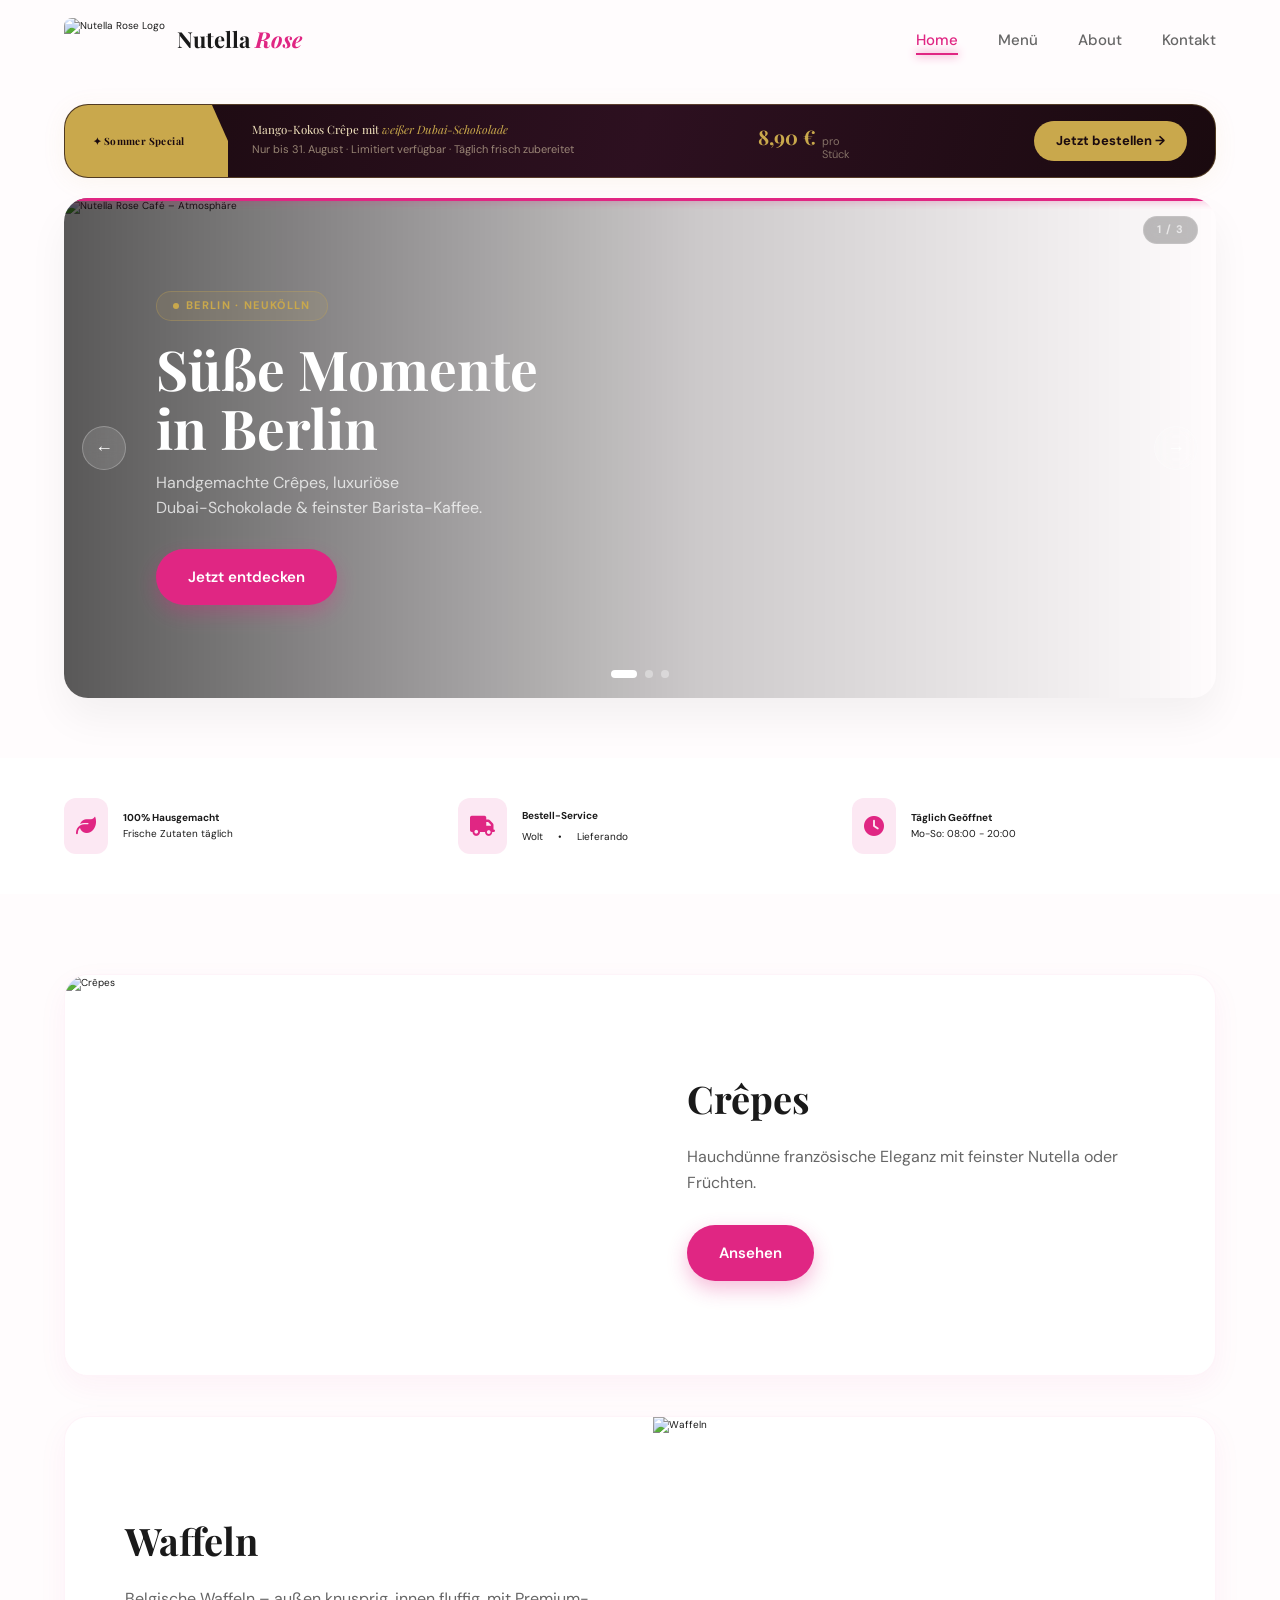
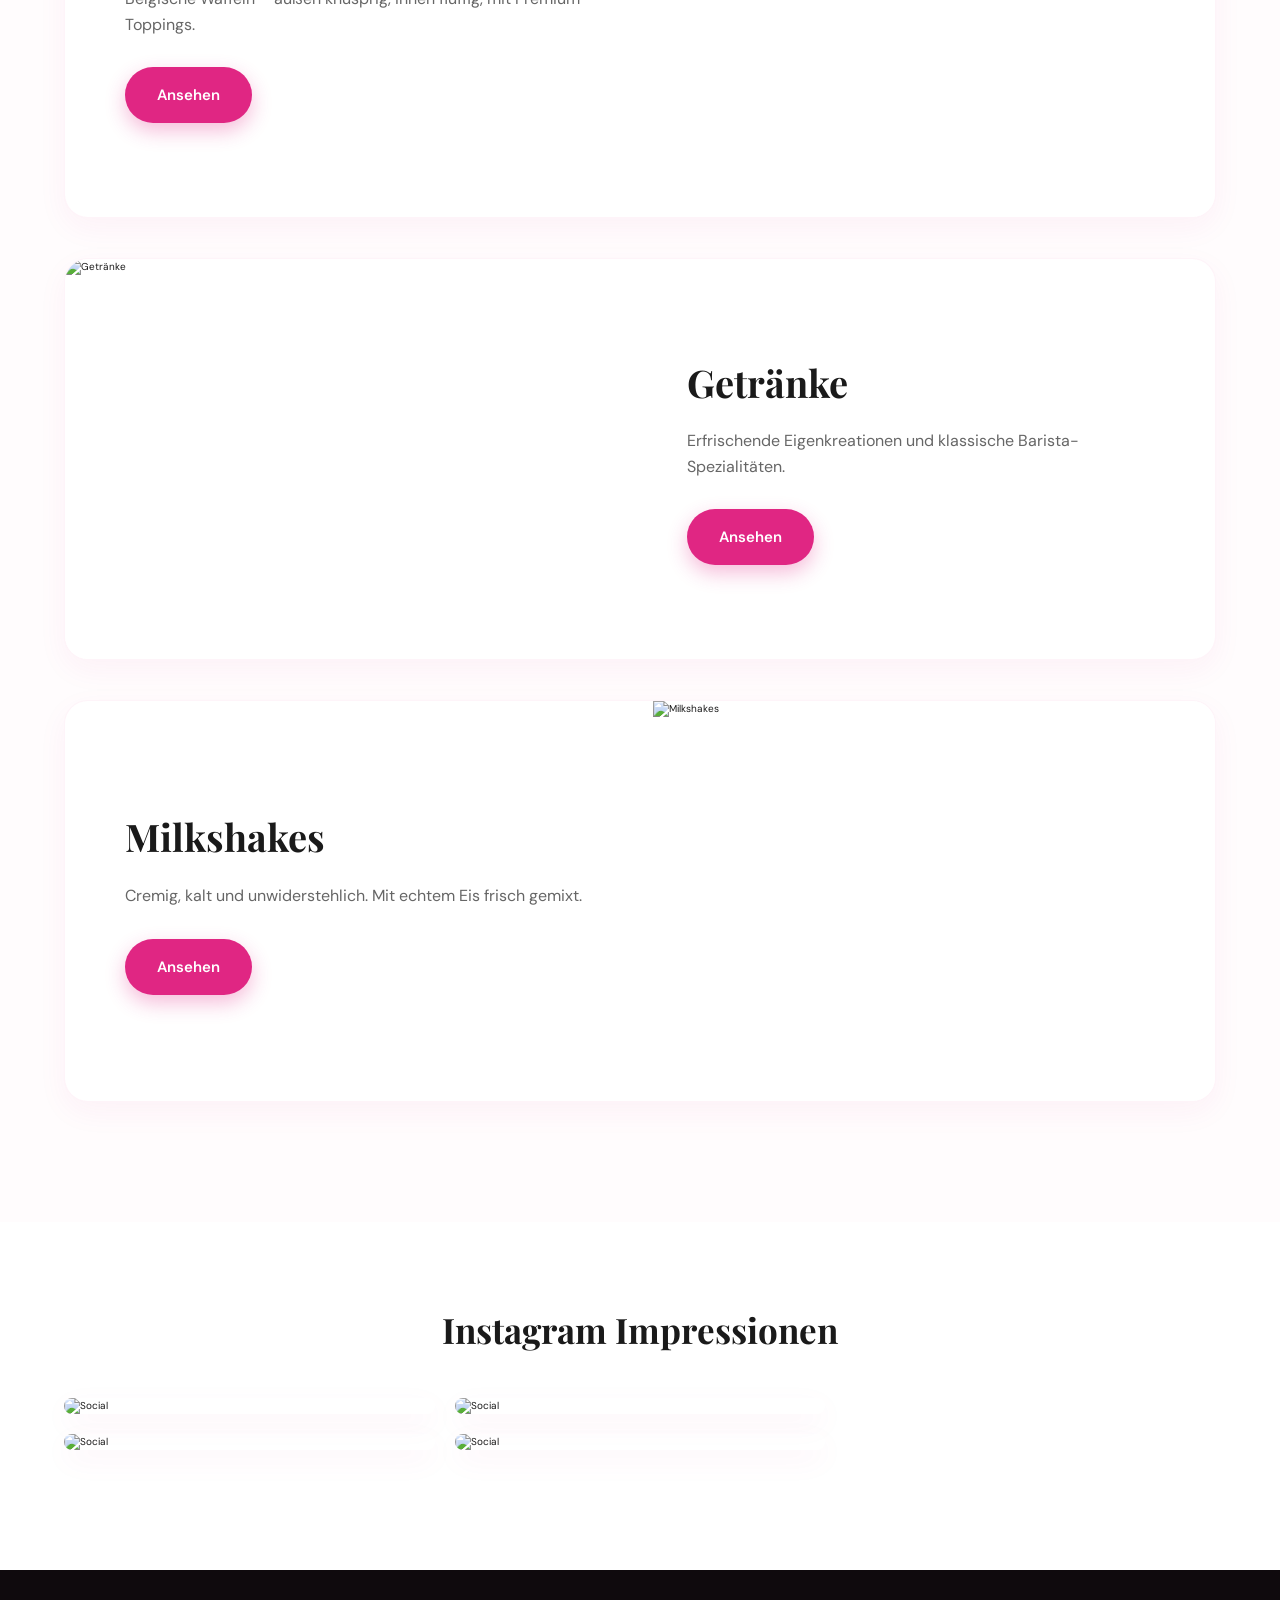
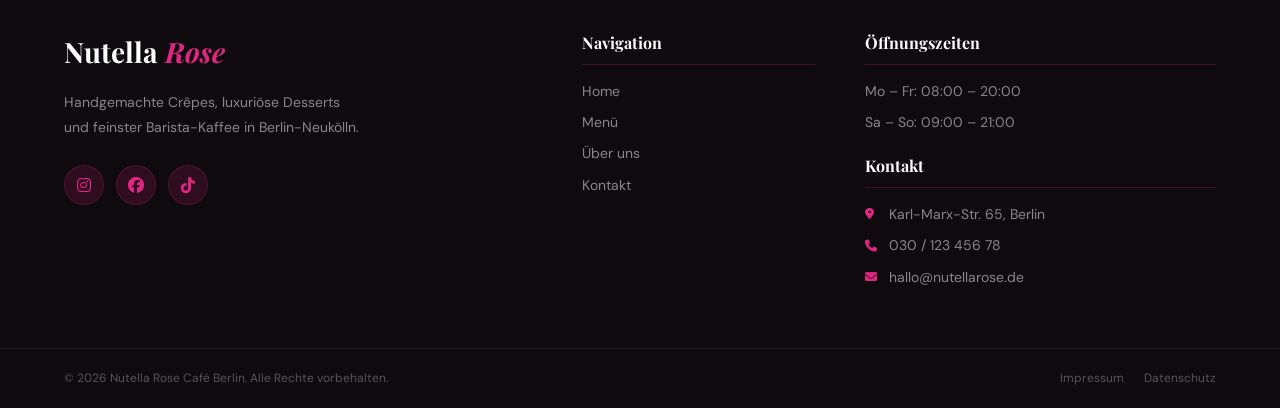
==== index.html @ 2d25fb0f "Add files via upload" ====
<!DOCTYPE html>
<html lang="de">
<head>
    <meta charset="UTF-8">
    <meta name="viewport" content="width=device-width, initial-scale=1.0">
    <title>Nutella Rose | Premium Desserts & Coffee</title>
    <link href="https://fonts.googleapis.com/css2?family=Playfair+Display:wght@700&family=DM+Sans:wght@400;500;700&display=swap" rel="stylesheet">
    <link rel="stylesheet" href="https://cdnjs.cloudflare.com/ajax/libs/font-awesome/6.7.2/css/all.min.css">
    <link rel="stylesheet" href="styles.css">
</head>
<body>

    <header class="header">
        <nav class="nav-container">
            <a href="index.html" class="logo">
                <img src="img/logo.png" alt="Nutella Rose Logo" class="logo-img">
                <div class="logo-text">Nutella <span>Rose</span></div>
            </a>
            <ul class="nav-links" id="navLinks">
                <li><a href="index.html" class="active">Home</a></li>
                <li><a href="menu.html">Menü</a></li>
                <li><a href="about.html">About</a></li>
                <li><a href="contact.html">Kontakt</a></li>
            </ul>
            <button class="hamburger" id="hamburger" aria-label="Menü öffnen" onclick="toggleMenu()">
                <span></span><span></span><span></span>
            </button>
        </nav>
    </header>
    <div class="mobile-overlay" id="mobileOverlay" onclick="toggleMenu()"></div>

    <!-- ░░ SEASONAL BANNER ░░ -->
    <div class="seasonal-banner-wrap">
        <div class="seasonal-banner">
            <div class="banner-inner">
                <div class="banner-tag">✦ Sommer Special</div>
                <div class="banner-body">
                    <div class="banner-text">
                        <div class="banner-title">Mango-Kokos Crêpe mit <em>weißer Dubai-Schokolade</em></div>
                        <div class="banner-sub">Nur bis 31. August · Limitiert verfügbar · Täglich frisch zubereitet</div>
                    </div>
                    <div class="banner-price">
                        <div class="banner-price-num">8,90 €</div>
                        <div class="banner-price-label">pro<br>Stück</div>
                    </div>
                    <a href="menu.html" class="banner-cta">Jetzt bestellen →</a>
                </div>
            </div>
        </div>
    </div>

    <!-- ░░ HERO SLIDESHOW ░░ -->
    <section class="hero-section">
        <div class="hero-container" id="heroSlider">

            <div class="hero-progress" id="heroProgress"></div>
            <div class="slide-count-badge" id="slideCount">1 / 3</div>

            <!-- Slide 1 -->
            <div class="slide active">
                <img src="img/main.png" alt="Nutella Rose Café – Atmosphäre" class="slide-img">
                <div class="slide-overlay slide-overlay-left"></div>
                <div class="slide-content">
                    <div class="slide-text">
                        <div class="slide-pill"><span class="pill-dot"></span>Berlin · Neukölln</div>
                        <h1 class="slide-headline">Süße Momente<br>in Berlin</h1>
                        <p class="slide-sub">Handgemachte Crêpes, luxuriöse<br>Dubai-Schokolade & feinster Barista-Kaffee.</p>
                        <a href="menu.html" class="btn btn-primary slide-btn">Jetzt entdecken</a>
                    </div>
                </div>
            </div>

            <!-- Slide 2 -->
            <div class="slide">
                <img src="img/crepes/oreo-fettuccine-crepe.png" alt="Dubai Chocolate Crêpe" class="slide-img">
                <div class="slide-overlay slide-overlay-left"></div>
                <div class="slide-content">
                    <div class="slide-text">
                        <div class="slide-kicker">✦ Signature Creation</div>
                        <h1 class="slide-headline">Dubai Chocolate<br>Crêpe</h1>
                        <p class="slide-sub">Pistaziencreme, Kadayif-Fäden &<br>belgische Schokolade — unser Star.</p>
                        <a href="menu.html?cat=Crepes" class="btn btn-primary slide-btn">Zum Menü</a>
                    </div>
                </div>
            </div>

            <!-- Slide 3 -->
            <div class="slide">
                <img src="img/waffeln/pistanzien-waffel.png" alt="Belgische Waffeln" class="slide-img">
                <div class="slide-overlay slide-overlay-bottom"></div>
                <div class="slide-content slide-content-bottom">
                    <div class="slide-text">
                        <div class="slide-kicker">✦ Belgische Handwerkskunst</div>
                        <h1 class="slide-headline">Waffeln wie<br>kein anderes</h1>
                        <p class="slide-sub">Außen knusprig, innen fluffig —<br>mit Premium-Toppings nach Wahl.</p>
                        <a href="menu.html?cat=Waffeln" class="btn btn-primary slide-btn">Waffeln ansehen</a>
                    </div>
                </div>
            </div>

            <!-- Arrows -->
            <button class="hero-arrow hero-arrow-prev" onclick="heroChangeSlide(-1)" aria-label="Vorheriges Bild">&#8592;</button>
            <button class="hero-arrow hero-arrow-next" onclick="heroChangeSlide(1)" aria-label="Nächstes Bild">&#8594;</button>

            <!-- Dots -->
            <div class="hero-dots" id="heroDots"></div>
        </div>
    </section>

    <div class="features-bar">
        <div class="features-grid">
            <div class="feature-item">
                <div class="feature-icon"><i class="fa-solid fa-leaf"></i></div>
                <div>
                    <strong>100% Hausgemacht</strong><br>
                    <span>Frische Zutaten täglich</span>
                </div>
            </div>
            <div class="feature-item">
                <div class="feature-icon"><i class="fa-solid fa-truck"></i></div>
                <div>
                    <strong>Bestell-Service</strong>
                    <div class="partner-logos">
                        <span>Wolt</span> • <span>Lieferando</span>
                    </div>
                </div>
            </div>
            <div class="feature-item">
                <div class="feature-icon"><i class="fa-solid fa-clock"></i></div>
                <div>
                    <strong>Täglich Geöffnet</strong><br>
                    <span>Mo-So: 08:00 - 20:00</span>
                </div>
            </div>
        </div>
    </div>

    <!-- homepage-categories Klasse steuert ausschließlich Homepage-spezifisches Responsive -->
    <section class="section-padding homepage-categories">
        <div class="category-card" onclick="window.location.href='menu.html?cat=Crepes'">
            <div class="category-image">
                <img src="img/crepes/sushi-banana.png" alt="Crêpes">
            </div>
            <div class="category-info">
                <h2>Crêpes</h2>
                <p>Hauchdünne französische Eleganz mit feinster Nutella oder Früchten.</p>
                <span class="btn-primary btn">Ansehen</span>
            </div>
        </div>

        <div class="category-card category-reverse" onclick="window.location.href='menu.html?cat=Waffeln'">
            <div class="category-image">
                <img src="img/waffeln/pistanzien-waffel.png" alt="Waffeln">
            </div>
            <div class="category-info">
                <h2>Waffeln</h2>
                <p>Belgische Waffeln – außen knusprig, innen fluffig, mit Premium-Toppings.</p>
                <span class="btn-primary btn">Ansehen</span>
            </div>
        </div>

        <div class="category-card" onclick="window.location.href='menu.html?cat=Getraenke'">
            <div class="category-image">
                <img src="img/Hausgemachte getränke/polo.png" alt="Getränke">
            </div>
            <div class="category-info">
                <h2>Getränke</h2>
                <p>Erfrischende Eigenkreationen und klassische Barista-Spezialitäten.</p>
                <span class="btn-primary btn">Ansehen</span>
            </div>
        </div>

        <div class="category-card category-reverse" onclick="window.location.href='menu.html?cat=Milkshakes'">
            <div class="category-image">
                <img src="img/home_milkshake.png" alt="Milkshakes">
            </div>
            <div class="category-info">
                <h2>Milkshakes</h2>
                <p>Cremig, kalt und unwiderstehlich. Mit echtem Eis frisch gemixt.</p>
                <span class="btn-primary btn">Ansehen</span>
            </div>
        </div>
    </section>

    <section class="section-padding" style="background: white;">
        <div style="text-align: center; margin-bottom: 40px;">
            <h2 style="font-size: 3.5rem;">Instagram Impressionen</h2>
        </div>
        <div class="gallery-masonry">
            <div class="gallery-item"><img src="img/Test1.png" alt="Social"></div>
            <div class="gallery-item"><img src="img/gallery5.jpg" alt="Social"></div>
            <div class="gallery-item"><img src="img/Fenster1.png" alt="Social"></div>
            <div class="gallery-item"><img src="image_92375c.jpg" alt="Social"></div>
        </div>
    </section>

    <footer class="footer footer-dark">
        <div class="footer-dark-inner">
            <div class="footer-dark-brand">
                <div class="logo-text" style="font-size: 2.8rem; color: white;">Nutella <span>Rose</span></div>
                <p>Handgemachte Crêpes, luxuriöse Desserts<br>und feinster Barista-Kaffee in Berlin-Neukölln.</p>
                <div class="footer-social">
                    <a href="https://instagram.com" target="_blank" aria-label="Instagram"><i class="fa-brands fa-instagram"></i></a>
                    <a href="https://facebook.com" target="_blank" aria-label="Facebook"><i class="fa-brands fa-facebook"></i></a>
                    <a href="https://tiktok.com" target="_blank" aria-label="TikTok"><i class="fa-brands fa-tiktok"></i></a>
                </div>
            </div>
            <div class="footer-dark-col">
                <h4>Navigation</h4>
                <ul>
                    <li><a href="index.html">Home</a></li>
                    <li><a href="menu.html">Menü</a></li>
                    <li><a href="about.html">Über uns</a></li>
                    <li><a href="contact.html">Kontakt</a></li>
                </ul>
            </div>
            <div class="footer-dark-col">
                <h4>Öffnungszeiten</h4>
                <ul>
                    <li>Mo – Fr: 08:00 – 20:00</li>
                    <li>Sa – So: 09:00 – 21:00</li>
                </ul>
                <h4 style="margin-top: 2rem;">Kontakt</h4>
                <ul>
                    <li><i class="fa-solid fa-location-dot"></i> Karl-Marx-Str. 65, Berlin</li>
                    <li><i class="fa-solid fa-phone"></i> 030 / 123 456 78</li>
                    <li><i class="fa-solid fa-envelope"></i> hallo@nutellarose.de</li>
                </ul>
            </div>
        </div>
        <div class="footer-dark-bottom">
            <p>&copy; 2026 Nutella Rose Café Berlin. Alle Rechte vorbehalten.</p>
            <div>
                <a href="#">Impressum</a>
                <a href="#">Datenschutz</a>
            </div>
        </div>
    </footer>

    <script>
    function toggleMenu() {
        const nav = document.getElementById('navLinks');
        const btn = document.getElementById('hamburger');
        const overlay = document.getElementById('mobileOverlay');
        nav.classList.toggle('open');
        btn.classList.toggle('open');
        overlay.classList.toggle('show');
    }

    /* ── Hero Slideshow ── */
    (function() {
        const slides = document.querySelectorAll('.slide');
        const dotsEl = document.getElementById('heroDots');
        const progressEl = document.getElementById('heroProgress');
        const countEl = document.getElementById('slideCount');
        const INTERVAL = 5000;
        let current = 0, autoTimer;

        slides.forEach((_, i) => {
            const d = document.createElement('button');
            d.className = 'hero-dot' + (i === 0 ? ' active' : '');
            d.setAttribute('aria-label', 'Slide ' + (i + 1));
            d.onclick = () => goTo(i);
            dotsEl.appendChild(d);
        });

        function goTo(n) {
            slides[current].classList.remove('active');
            slides[current].classList.add('leaving');
            setTimeout(() => slides[current].classList.remove('leaving'), 900);
            current = (n + slides.length) % slides.length;
            slides[current].classList.add('active');
            document.querySelectorAll('.hero-dot').forEach((d, i) => d.classList.toggle('active', i === current));
            countEl.textContent = (current + 1) + ' / ' + slides.length;
            startProgress();
        }

        window.heroChangeSlide = function(dir) { goTo(current + dir); };

        function startProgress() {
            clearInterval(autoTimer);
            progressEl.style.transition = 'none';
            progressEl.style.width = '0%';
            requestAnimationFrame(() => requestAnimationFrame(() => {
                progressEl.style.transition = 'width ' + INTERVAL + 'ms linear';
                progressEl.style.width = '100%';
            }));
            autoTimer = setInterval(() => goTo(current + 1), INTERVAL);
        }

        const heroEl = document.getElementById('heroSlider');
        heroEl.addEventListener('mouseenter', () => { clearInterval(autoTimer); });
        heroEl.addEventListener('mouseleave', () => startProgress());

        startProgress();
    })();
    </script>

</body>
</html>
---- styles.css ----
:root {
    --primary: #e02683;
    --primary-light: #fce8f3;
    --primary-dark: #a81860;
    --bg: #fffcfd;
    --surface: #ffffff;
    --text-main: #1a1a1a;
    --text-muted: #666666;
    --nav-height: 80px;
    --radius-lg: 24px;
    --radius-md: 16px;
    --shadow-soft: 0 10px 30px rgba(224, 38, 131, 0.05);
    --shadow-premium: 0 20px 40px rgba(26, 10, 17, 0.05);
    --transition: all 0.4s cubic-bezier(0.165, 0.84, 0.44, 1);
}

* { margin: 0; padding: 0; box-sizing: border-box; }

html { font-size: 62.5%; scroll-behavior: smooth; }

body {
    font-family: 'DM Sans', sans-serif;
    background-color: var(--bg);
    color: var(--text-main);
    line-height: 1.6;
    overflow-x: hidden;
}

h1, h2, h3, .logo-text { font-family: 'Playfair Display', serif; }

/* --- NAVIGATION --- */
.header {
    height: var(--nav-height);
    background: rgba(255, 252, 253, 0.95);
    backdrop-filter: blur(10px);
    position: fixed;
    top: 0; width: 100%; z-index: 1000;
    display: flex; align-items: center; justify-content: center;
    padding: 0 5%;
}

.nav-container {
    width: 100%; max-width: 1400px;
    display: flex; align-items: center; justify-content: space-between;
}

.logo {
    display: flex; align-items: center; gap: 12px;
    text-decoration: none; color: var(--text-main);
}

.logo-img { height: 45px; width: auto; border-radius: 8px; }

.logo-text { font-size: 2.2rem; font-weight: 700; }
.logo-text span { color: var(--primary); font-style: italic; }

.nav-links { display: flex; gap: 4rem; list-style: none; }

.nav-links a {
    text-decoration: none; font-size: 1.5rem; font-weight: 500;
    color: var(--text-muted); transition: var(--transition);
    position: relative; padding: 5px 0;
}

.nav-links a:hover, .nav-links a.active { color: var(--primary); }

.nav-links a::after {
    content: ''; position: absolute; bottom: 0; left: 0;
    width: 0; height: 2px; background: var(--primary);
    transition: var(--transition); box-shadow: 0 0 10px var(--primary);
}

.nav-links a:hover::after, .nav-links a.active::after { width: 100%; }

/* --- HERO --- */
.hero-section {
    padding: calc(var(--nav-height) + 40px) 5% 60px;
    display: flex; justify-content: center;
}

.hero-container {
    width: 100%; max-width: 1200px;
    height: 500px; border-radius: var(--radius-lg);
    overflow: hidden; position: relative;
    box-shadow: var(--shadow-premium);
}

.hero-img {
    width: 100%; height: 100%; object-fit: cover;
    transition: transform 1.2s ease;
    object-position: center 23%;
}

.hero-container:hover .hero-img { transform: scale(1.03); }

.hero-overlay {
    position: absolute; inset: 0;
    background: linear-gradient(to right, rgba(0,0,0,0.6), transparent);
    display: flex; align-items: center; padding: 0 8%;
}

.hero-content { max-width: 500px; color: white; }
.hero-content h1 { font-size: 5.5rem; line-height: 1.1; margin-bottom: 2rem; }
.hero-content p { font-size: 1.8rem; opacity: 0.9; margin-bottom: 3rem; }

/* --- BUTTONS --- */
.btn {
    display: inline-flex; align-items: center; gap: 10px;
    padding: 1.6rem 3.2rem; border-radius: 99px;
    font-size: 1.5rem; font-weight: 600; text-decoration: none;
    transition: var(--transition); cursor: pointer; border: none;
}

.btn-primary {
    background: var(--primary); color: white;
    box-shadow: 0 8px 20px rgba(224, 38, 131, 0.3);
}

.btn-primary:hover {
    background: var(--primary-dark); transform: translateY(-3px);
    box-shadow: 0 12px 25px rgba(224, 38, 131, 0.4);
}

/* --- FEATURES --- */
.features-bar {
    padding: 4rem 5%; background: var(--surface);
    display: flex; justify-content: center;
}

.features-grid {
    width: 100%; max-width: 1200px;
    display: grid; grid-template-columns: repeat(auto-fit, minmax(200px, 1fr));
    gap: 3rem;
}

.feature-item { display: flex; align-items: center; gap: 15px; }
.feature-icon { 
    font-size: 2rem; color: var(--primary); 
    background: var(--primary-light); padding: 12px; border-radius: 12px;
}

.partner-logos { display: flex; gap: 15px; align-items: center; margin-top: 5px; }
.partner-logos img { height: 18px; filter: grayscale(1); opacity: 0.7; }

/* --- CATEGORY CARDS (Homepage) --- */
.section-padding { padding: 80px 5%; max-width: 1300px; margin: 0 auto; }

.category-card {
    display: flex; 
    flex-direction: row;
    align-items: center; background: var(--surface);
    border-radius: var(--radius-lg); overflow: hidden;
    margin-bottom: 4rem; box-shadow: var(--shadow-soft);
    transition: var(--transition); border: 1px solid rgba(224,38,131,0.05);
}

.category-card.category-reverse {
    flex-direction: row-reverse;
}

.category-card:hover { transform: translateY(-5px); box-shadow: var(--shadow-premium); }

.category-info { flex: 1; padding: 6rem; }
.category-info h2 { font-size: 3.8rem; margin-bottom: 1.5rem; color: var(--text-main); }
.category-info p { font-size: 1.6rem; color: var(--text-muted); margin-bottom: 3rem; }

.category-image { flex: 1.2; height: 400px; background: white; }
.category-image img { width: 100%; height: 100%; object-fit: cover; }

/* --- GALLERY MASONRY --- */
.gallery-masonry {
    columns: 3 300px; column-gap: 20px; width: 100%; max-width: 1200px; margin: 40px auto;
}

.gallery-item {
    break-inside: avoid; margin-bottom: 20px;
    border-radius: var(--radius-md); overflow: hidden;
    box-shadow: var(--shadow-soft); transition: var(--transition);
}

.gallery-item img { width: 100%; display: block; transition: var(--transition); }
.gallery-item:hover img { transform: scale(1.05); }

/* --- MENU PAGE --- */
.category-scroller {
    display: flex; gap: 15px; overflow-x: auto; padding: 20px 0;
    scrollbar-width: none; justify-content: center;
}
.category-scroller::-webkit-scrollbar { display: none; }

.cat-btn {
    padding: 1rem 2.5rem; border-radius: 99px; background: var(--surface);
    border: 1.5px solid var(--primary-light); color: var(--text-muted);
    font-weight: 600; cursor: pointer; white-space: nowrap; transition: var(--transition);
}
.cat-btn.active { background: var(--primary); color: white; border-color: var(--primary); }

.product-grid {
    display: grid; 
    grid-template-columns: repeat(auto-fill, minmax(280px, 1fr));
    gap: 30px; margin-top: 40px;
}

.product-card {
    background: var(--surface); border-radius: var(--radius-md);
    overflow: hidden; box-shadow: var(--shadow-soft); transition: var(--transition);
}
.product-card:hover { transform: translateY(-8px); box-shadow: var(--shadow-premium); }

.product-img { height: 250px; overflow: hidden; background: #fff; }
.product-img img { width: 100%; height: 100%; object-fit: cover; }

.product-details { padding: 2.5rem; text-align: center; }
.product-details h3 { font-size: 2rem; margin-bottom: 1rem; }
.product-details .price { font-size: 1.8rem; font-weight: 700; color: var(--primary); }

/* --- FOOTER (legacy, used by about/contact) --- */
.footer {
    background: var(--surface); padding: 60px 5% 30px;
    border-top: 1px solid var(--primary-light); text-align: center;
}
.footer-links { display: flex; justify-content: center; gap: 3rem; margin-bottom: 2rem; flex-wrap: wrap; }
.footer-links a { text-decoration: none; color: var(--text-muted); font-size: 1.4rem; }

/* --- DARK FOOTER (Homepage) --- */
.footer.footer-dark {
    background: #0f0a0d;
    border-top: none;
    padding: 0;
    text-align: left;
    color: #ccc;
}

.footer-dark-inner {
    display: grid;
    grid-template-columns: 2fr 1fr 1.5fr;
    gap: 5rem;
    padding: 6rem 5%;
    max-width: 1300px;
    margin: 0 auto;
}

.footer-dark-brand p {
    font-size: 1.4rem;
    color: #888;
    margin-top: 1.5rem;
    line-height: 1.8;
}

.footer-social {
    display: flex;
    gap: 1.2rem;
    margin-top: 2.5rem;
}

.footer-social a {
    display: flex;
    align-items: center;
    justify-content: center;
    width: 40px; height: 40px;
    border-radius: 50%;
    background: rgba(224, 38, 131, 0.15);
    color: var(--primary);
    font-size: 1.6rem;
    text-decoration: none;
    transition: var(--transition);
    border: 1px solid rgba(224, 38, 131, 0.2);
}

.footer-social a:hover {
    background: var(--primary);
    color: white;
    transform: translateY(-3px);
}

.footer-dark-col h4 {
    font-family: 'Playfair Display', serif;
    font-size: 1.6rem;
    color: white;
    margin-bottom: 1.5rem;
    padding-bottom: 0.8rem;
    border-bottom: 1px solid rgba(224, 38, 131, 0.25);
}

.footer-dark-col ul {
    list-style: none;
    display: flex;
    flex-direction: column;
    gap: 0.9rem;
}

.footer-dark-col ul li {
    font-size: 1.4rem;
    color: #888;
    display: flex;
    align-items: center;
    gap: 0.8rem;
}

.footer-dark-col ul li i {
    color: var(--primary);
    font-size: 1.2rem;
    width: 16px;
}

.footer-dark-col ul li a,
.footer-dark-col a {
    text-decoration: none;
    color: #888;
    transition: color 0.3s;
}

.footer-dark-col ul li a:hover,
.footer-dark-col a:hover { color: var(--primary); }

.footer-dark-bottom {
    border-top: 1px solid rgba(255,255,255,0.07);
    padding: 2rem 5%;
    display: flex;
    justify-content: space-between;
    align-items: center;
    max-width: 1300px;
    margin: 0 auto;
    flex-wrap: wrap;
    gap: 1rem;
}

.footer-dark-bottom p {
    font-size: 1.2rem;
    color: #555;
}

.footer-dark-bottom div {
    display: flex;
    gap: 2rem;
}

.footer-dark-bottom a {
    font-size: 1.2rem;
    color: #555;
    text-decoration: none;
    transition: color 0.3s;
}

.footer-dark-bottom a:hover { color: var(--primary); }

/* --- HAMBURGER MENU --- */
.hamburger {
    display: none;
    flex-direction: column;
    justify-content: center;
    align-items: center;
    gap: 5px;
    width: 44px; height: 44px;
    background: var(--primary-light);
    border: none;
    border-radius: 10px;
    cursor: pointer;
    transition: var(--transition);
    padding: 10px;
}

.hamburger span {
    display: block;
    width: 22px; height: 2px;
    background: var(--primary);
    border-radius: 2px;
    transition: var(--transition);
    transform-origin: center;
}

.hamburger.open span:nth-child(1) { transform: translateY(7px) rotate(45deg); }
.hamburger.open span:nth-child(2) { opacity: 0; transform: scaleX(0); }
.hamburger.open span:nth-child(3) { transform: translateY(-7px) rotate(-45deg); }

.mobile-overlay {
    display: none;
    position: fixed; inset: 0;
    background: rgba(0,0,0,0.4);
    z-index: 998;
    backdrop-filter: blur(2px);
}

.mobile-overlay.show { display: block; }


/* --- HAMBURGER BUTTON --- */
.nav-toggle {
    display: none;
    flex-direction: column;
    justify-content: center;
    gap: 5px;
    width: 40px; height: 40px;
    background: none; border: none;
    cursor: pointer; padding: 4px;
    border-radius: 8px;
    transition: var(--transition);
    z-index: 1100;
}

.nav-toggle:hover { background: var(--primary-light); }

.nav-toggle span {
    display: block;
    width: 100%; height: 2.5px;
    background: var(--text-main);
    border-radius: 2px;
    transition: var(--transition);
    transform-origin: center;
}

/* Animiertes X wenn offen */
.nav-toggle.open span:nth-child(1) { transform: translateY(7.5px) rotate(45deg); }
.nav-toggle.open span:nth-child(2) { opacity: 0; transform: scaleX(0); }
.nav-toggle.open span:nth-child(3) { transform: translateY(-7.5px) rotate(-45deg); }

/* Mobile Dropdown-Menü */
.mobile-nav {
    display: none;
    position: fixed;
    top: var(--nav-height);
    left: 0; right: 0;
    background: rgba(255, 252, 253, 0.98);
    backdrop-filter: blur(20px);
    border-bottom: 1px solid var(--primary-light);
    box-shadow: 0 10px 30px rgba(224, 38, 131, 0.1);
    z-index: 999;
    flex-direction: column;
    padding: 2rem 5%;
    gap: 0;
    transform: translateY(-10px);
    opacity: 0;
    transition: var(--transition);
    pointer-events: none;
}

.mobile-nav.open {
    opacity: 1;
    transform: translateY(0);
    pointer-events: all;
}

.mobile-nav a {
    text-decoration: none;
    font-size: 1.8rem;
    font-weight: 500;
    color: var(--text-muted);
    padding: 1.4rem 0;
    border-bottom: 1px solid var(--primary-light);
    display: flex;
    align-items: center;
    justify-content: space-between;
    transition: var(--transition);
}

.mobile-nav a:last-child { border-bottom: none; }
.mobile-nav a:hover, .mobile-nav a.active { color: var(--primary); }
.mobile-nav a::after { content: '→'; font-size: 1.4rem; opacity: 0.4; }

/* ========================================================= */
/* === HOMEPAGE-SPECIFIC RESPONSIVE (Klasse: .homepage-categories) === */
/* ========================================================= */

@media (max-width: 992px) {
    /* Nur About/Contact-Seiten-Karten, nicht Homepage-Kategorien */
    .category-info:not(.homepage-categories .category-info) { padding: 3rem; }
    .category-info:not(.homepage-categories .category-info) h2 { font-size: 2.8rem; }
}

@media (max-width: 768px) {
    .nav-links { display: none; }
    .hamburger { display: flex; }

    /* Mobile Nav Slide-in Panel */
    .nav-links.open {
        display: flex;
        flex-direction: column;
        position: fixed;
        top: var(--nav-height);
        right: 0;
        width: 260px;
        background: white;
        box-shadow: -4px 0 30px rgba(0,0,0,0.12);
        padding: 3rem 2.5rem;
        gap: 0.5rem;
        z-index: 999;
        border-radius: var(--radius-lg) 0 0 var(--radius-lg);
        animation: slideIn 0.3s ease;
    }

    @keyframes slideIn {
        from { transform: translateX(100%); opacity: 0; }
        to   { transform: translateX(0);    opacity: 1; }
    }

    .nav-links.open li a {
        font-size: 1.8rem;
        padding: 1.2rem 1rem;
        display: block;
        border-radius: 10px;
        transition: var(--transition);
    }

    .nav-links.open li a:hover,
    .nav-links.open li a.active {
        background: var(--primary-light);
        color: var(--primary);
        padding-left: 1.8rem;
    }

    .nav-links.open li a::after { display: none; }

    /* Dark Footer mobile */
    .footer-dark-inner {
        grid-template-columns: 1fr;
        gap: 3rem;
        padding: 4rem 5%;
    }

    .footer-dark-bottom {
        flex-direction: column;
        text-align: center;
        gap: 1rem;
    }

    .hero-content h1 { font-size: 3.5rem; }

    /* ---- HOMEPAGE KATEGORIEN: Immer nebeneinander, abwechselnd ---- */
    .homepage-categories .category-card,
    .homepage-categories .category-card.category-reverse {
        flex-direction: row !important;
        height: auto;
        min-height: 160px;
        align-items: stretch;
    }

    .homepage-categories .category-card.category-reverse {
        flex-direction: row-reverse !important;
    }

    .homepage-categories .category-image {
        flex: 1;
        height: auto;
        min-height: 160px;
        background: #fff;
    }

    .homepage-categories .category-image img {
        width: 100%;
        height: 100%;
        object-fit: contain;
        object-position: center;
        padding: 10px;
        display: block;
    }

    .homepage-categories .category-info {
        flex: 1;
        padding: 1.5rem 1.2rem;
        display: flex;
        flex-direction: column;
        justify-content: center;
        align-items: flex-start;
    }

    .homepage-categories .category-info h2 {
        font-size: 1.7rem;
        margin-bottom: 0.4rem;
        line-height: 1.2;
    }

    .homepage-categories .category-info p {
        font-size: 1.1rem;
        margin-bottom: 1rem;
        line-height: 1.4;
        color: var(--text-muted);
    }

    .homepage-categories .category-info .btn {
        padding: 0.7rem 1.4rem;
        font-size: 1.1rem;
    }

    /* ---- MENÜ SEITE: 2 Produkte pro Reihe ---- */
    #menuGrid.product-grid {
        grid-template-columns: repeat(2, 1fr);
        gap: 12px;
        margin-top: 20px;
    }

    #menuGrid .product-img { height: 140px; }
    #menuGrid .product-details { padding: 1.2rem; }
    #menuGrid .product-details h3 { font-size: 1.3rem; margin-bottom: 0.4rem; }
    #menuGrid .product-details p { display: none; }
    #menuGrid .product-details .price { font-size: 1.4rem; }

    .gallery-masonry { columns: 2; }
}

@media (max-width: 480px) {
    .homepage-categories .category-card,
    .homepage-categories .category-card.category-reverse {
        min-height: 140px;
    }

    .homepage-categories .category-info h2 { font-size: 1.4rem; }
    .homepage-categories .category-info p {
        display: -webkit-box;
        -webkit-line-clamp: 2;
        -webkit-box-orient: vertical;
        overflow: hidden;
        font-size: 1rem;
    }
    .homepage-categories .category-info .btn {
        padding: 0.6rem 1.1rem;
        font-size: 1rem;
    }

    #menuGrid.product-grid { gap: 8px; }
    #menuGrid .product-img { height: 120px; }
    #menuGrid .product-details { padding: 0.8rem; }
    #menuGrid .product-details h3 { font-size: 1.2rem; }
    #menuGrid .product-details .price { font-size: 1.3rem; }
}

/* Contact page info grid */
@media (max-width: 640px) {
    .contact-info-grid {
        grid-template-columns: 1fr !important;
    }
}
/* ═══════════════════════════════════════════════
   SEASONAL BANNER
═══════════════════════════════════════════════ */
.seasonal-banner-wrap {
    padding: calc(var(--nav-height) + 24px) 5% 0;
    display: flex;
    justify-content: center;
}

.seasonal-banner {
    width: 100%;
    max-width: 1200px;
    background: linear-gradient(105deg, #1a0a0f 0%, #2d1020 50%, #1a0a0f 100%);
    border-radius: var(--radius-lg);
    overflow: hidden;
    border: 1px solid rgba(201,168,76,0.3);
    box-shadow: 0 4px 24px rgba(201,168,76,0.08);
    animation: bannerSlideIn .5s cubic-bezier(.165,.84,.44,1) both;
}

@keyframes bannerSlideIn {
    from { opacity: 0; transform: translateY(-10px); }
    to   { opacity: 1; transform: translateY(0); }
}

.banner-inner {
    display: flex;
    align-items: center;
    min-height: 72px;
}

.banner-tag {
    background: #c9a84c;
    color: #1a0a0f;
    font-family: 'Playfair Display', serif;
    font-size: 1rem;
    font-weight: 700;
    letter-spacing: .04em;
    padding: 0 28px;
    align-self: stretch;
    display: flex;
    align-items: center;
    white-space: nowrap;
    flex-shrink: 0;
    position: relative;
}

.banner-tag::after {
    content: '';
    position: absolute;
    right: -16px; top: 0;
    width: 0; height: 100%;
    border-top: 36px solid transparent;
    border-bottom: 36px solid transparent;
    border-left: 16px solid #c9a84c;
}

.banner-body {
    flex: 1;
    padding: 14px 28px 14px 40px;
    display: flex;
    align-items: center;
    justify-content: space-between;
    gap: 16px;
    flex-wrap: wrap;
}

.banner-title {
    font-family: 'Playfair Display', serif;
    font-size: 1.15rem;
    color: #f5e6c0;
    line-height: 1.2;
}
.banner-title em { color: #c9a84c; font-style: italic; }

.banner-sub {
    font-size: 1.1rem;
    color: rgba(245,230,192,.55);
    margin-top: 4px;
}

.banner-price {
    display: flex;
    align-items: baseline;
    gap: 6px;
    flex-shrink: 0;
}
.banner-price-num {
    font-family: 'Playfair Display', serif;
    font-size: 2rem;
    color: #c9a84c;
    font-weight: 700;
}
.banner-price-label {
    font-size: 1.1rem;
    color: rgba(245,230,192,.45);
    line-height: 1.2;
}

.banner-cta {
    background: #c9a84c;
    color: #1a0a0f;
    border: none;
    border-radius: 99px;
    padding: 1rem 2.2rem;
    font-size: 1.3rem;
    font-weight: 700;
    cursor: pointer;
    white-space: nowrap;
    flex-shrink: 0;
    transition: var(--transition);
    font-family: 'DM Sans', sans-serif;
    text-decoration: none;
    display: inline-block;
}
.banner-cta:hover { background: #e8c55a; transform: translateY(-2px); box-shadow: 0 6px 18px rgba(201,168,76,.35); }

/* ═══════════════════════════════════════════════
   HERO SLIDESHOW
═══════════════════════════════════════════════ */

/* Override old hero-section padding since banner handles top spacing */
.hero-section {
    padding-top: 20px !important;
}

.slide {
    position: absolute;
    inset: 0;
    opacity: 0;
    transform: scale(1.04);
    transition: opacity .9s ease, transform 1.2s ease;
    pointer-events: none;
}
.slide.active {
    opacity: 1;
    transform: scale(1);
    pointer-events: auto;
}
.slide.leaving {
    opacity: 0;
    transform: scale(.97);
}

.slide-img {
    width: 100%; height: 100%;
    object-fit: cover;
    object-position: center;
}

.slide-overlay {
    position: absolute;
    inset: 0;
}
.slide-overlay-left {
    background: linear-gradient(to right, rgba(0,0,0,.65) 0%, rgba(0,0,0,.2) 55%, transparent 100%);
}
.slide-overlay-bottom {
    background: linear-gradient(to top, rgba(0,0,0,.78) 0%, rgba(0,0,0,.25) 50%, transparent 100%);
}

.slide-content {
    position: absolute;
    inset: 0;
    display: flex;
    align-items: center;
    padding: 0 8%;
}
.slide-content-bottom {
    align-items: flex-end;
    padding-bottom: 9%;
}

.slide-text { max-width: 520px; color: #fff; }

/* Kicker line */
.slide-kicker {
    display: inline-block;
    font-size: 1.1rem;
    font-weight: 700;
    letter-spacing: .12em;
    text-transform: uppercase;
    color: #c9a84c;
    background: rgba(201,168,76,.1);
    border: 1px solid rgba(201,168,76,.3);
    border-radius: 99px;
    padding: 5px 16px;
    margin-bottom: 18px;
    opacity: 0;
    transform: translateY(10px);
    transition: opacity .5s .2s, transform .5s .2s;
}
.slide.active .slide-kicker { opacity: 1; transform: translateY(0); }

/* Pill for slide 1 */
.slide-pill {
    display: inline-flex;
    align-items: center;
    gap: 7px;
    font-size: 1.1rem;
    font-weight: 700;
    letter-spacing: .12em;
    text-transform: uppercase;
    color: #c9a84c;
    background: rgba(201,168,76,.1);
    border: 1px solid rgba(201,168,76,.3);
    border-radius: 99px;
    padding: 5px 16px;
    margin-bottom: 18px;
    opacity: 0;
    transform: translateY(10px);
    transition: opacity .4s .1s, transform .4s .1s;
}
.slide.active .slide-pill { opacity: 1; transform: translateY(0); }
.pill-dot {
    display: inline-block;
    width: 6px; height: 6px;
    background: #c9a84c;
    border-radius: 50%;
}

/* Headline */
.slide-headline {
    font-size: 5.5rem;
    line-height: 1.08;
    margin-bottom: 14px;
    opacity: 0;
    transform: translateY(14px);
    transition: opacity .55s .35s, transform .55s .35s;
}
.slide.active .slide-headline { opacity: 1; transform: translateY(0); }

/* Subline */
.slide-sub {
    font-size: 1.6rem;
    line-height: 1.55;
    opacity: 0;
    transform: translateY(10px);
    margin-bottom: 28px;
    transition: opacity .5s .5s, transform .5s .5s;
    color: rgba(255,255,255,.85);
}
.slide.active .slide-sub { opacity: .88; transform: translateY(0); }

/* CTA Button */
.slide-btn {
    opacity: 0;
    transform: translateY(8px);
    transition: opacity .45s .62s, transform .45s .62s, background .25s, box-shadow .25s;
}
.slide.active .slide-btn { opacity: 1; transform: translateY(0); }

/* Progress bar */
.hero-progress {
    position: absolute;
    top: 0; left: 0;
    height: 3px;
    background: var(--primary);
    z-index: 10;
    box-shadow: 0 0 8px rgba(224,38,131,.6);
    pointer-events: none;
}

/* Slide counter */
.slide-count-badge {
    position: absolute;
    top: 18px; right: 18px;
    z-index: 10;
    font-size: 1.1rem;
    font-weight: 700;
    letter-spacing: .1em;
    color: rgba(255,255,255,.65);
    background: rgba(0,0,0,.25);
    backdrop-filter: blur(6px);
    border-radius: 99px;
    padding: 4px 13px;
    border: 1px solid rgba(255,255,255,.12);
    pointer-events: none;
}

/* Arrows */
.hero-arrow {
    position: absolute;
    top: 50%;
    transform: translateY(-50%);
    z-index: 10;
    width: 44px; height: 44px;
    border-radius: 50%;
    background: rgba(255,255,255,.12);
    border: 1px solid rgba(255,255,255,.25);
    backdrop-filter: blur(8px);
    display: flex;
    align-items: center;
    justify-content: center;
    cursor: pointer;
    color: #fff;
    font-size: 1.8rem;
    transition: background .25s;
    line-height: 1;
    padding-bottom: 1px;
}
.hero-arrow:hover { background: rgba(255,255,255,.28); }
.hero-arrow-prev { left: 18px; }
.hero-arrow-next { right: 18px; }

/* Dots */
.hero-dots {
    position: absolute;
    bottom: 20px; left: 50%;
    transform: translateX(-50%);
    display: flex;
    gap: 8px;
    align-items: center;
    z-index: 10;
}
.hero-dot {
    width: 8px; height: 8px;
    border-radius: 99px;
    background: rgba(255,255,255,.35);
    border: none;
    cursor: pointer;
    transition: all .35s;
    padding: 0;
}
.hero-dot.active { width: 26px; background: #fff; }

/* ── Responsive adjustments ── */
@media (max-width: 768px) {
    .banner-tag { display: none; }
    .banner-body { padding: 12px 20px; }
    .banner-price { display: none; }
    .slide-headline { font-size: 3.2rem; }
}
@media (max-width: 480px) {
    .slide-headline { font-size: 2.4rem; }
    .slide-sub { font-size: 1.3rem; }
    .seasonal-banner-wrap { padding-top: calc(var(--nav-height) + 12px); }
}
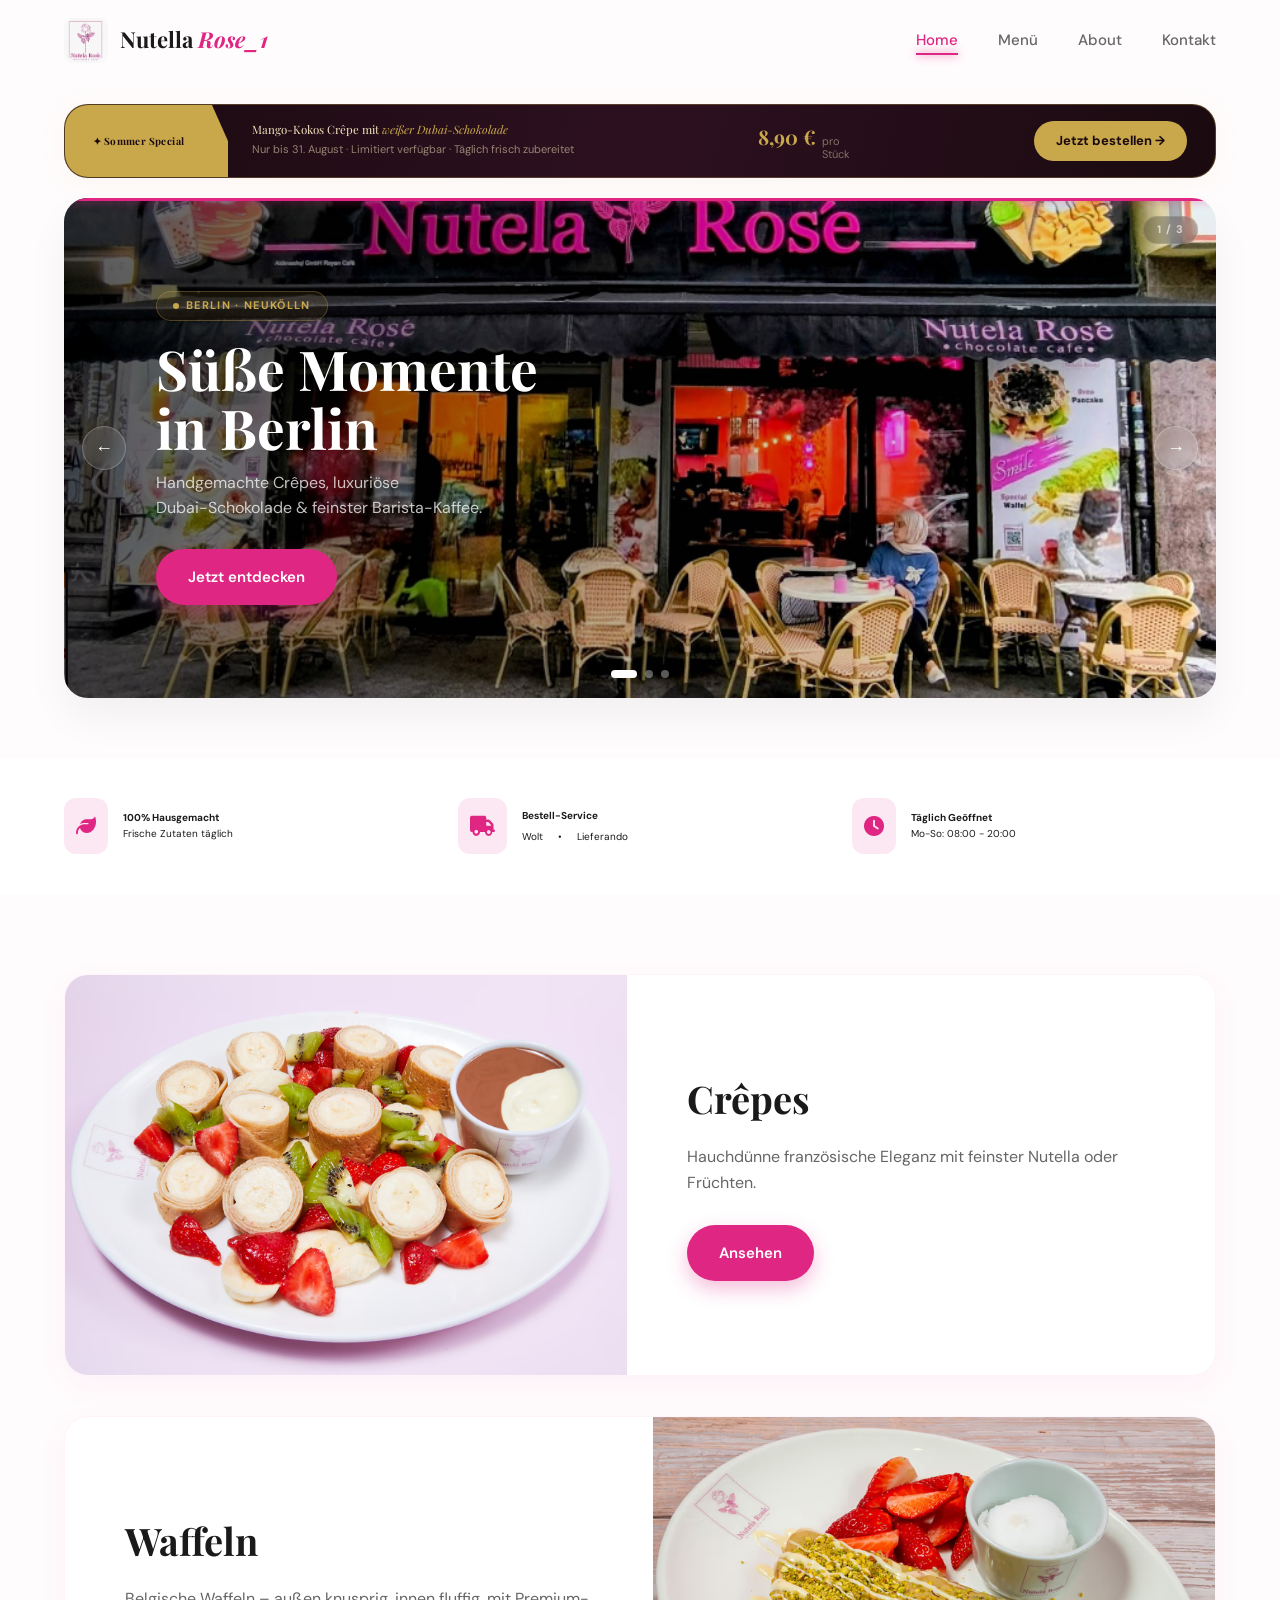
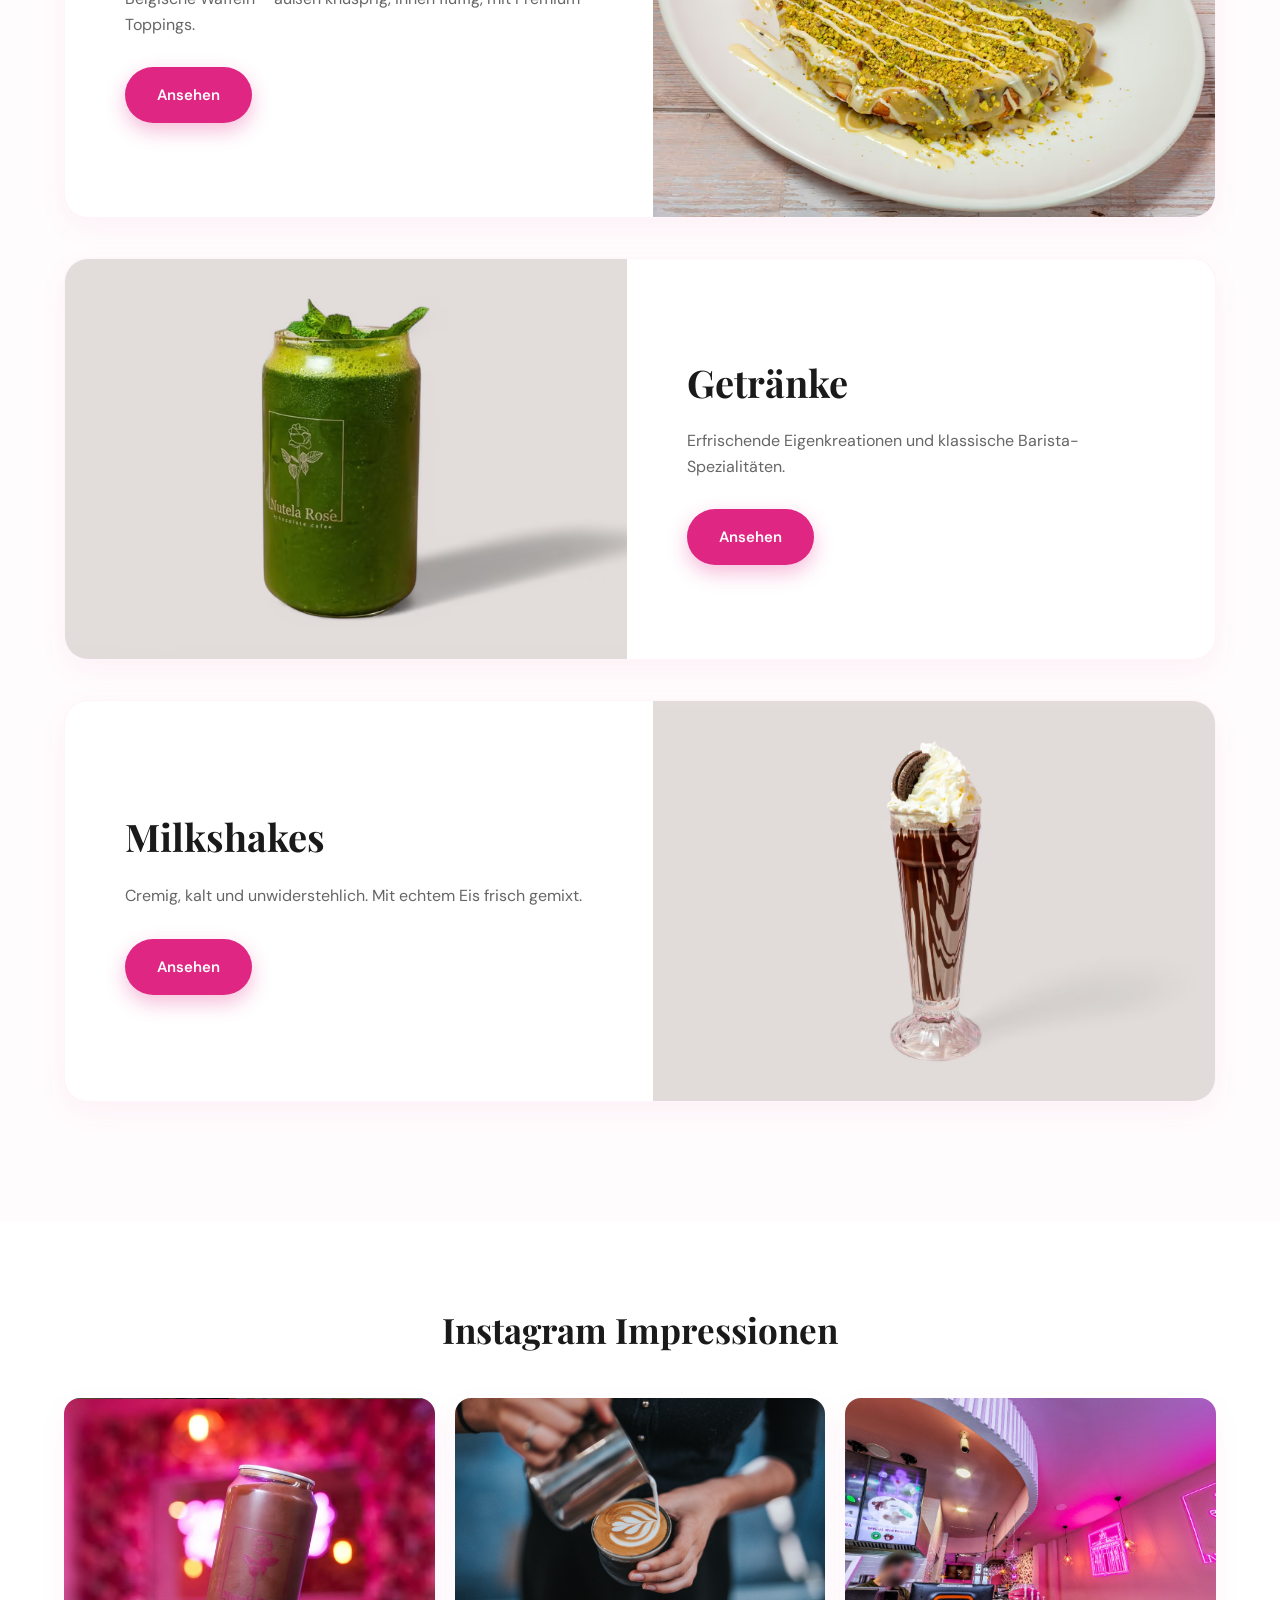
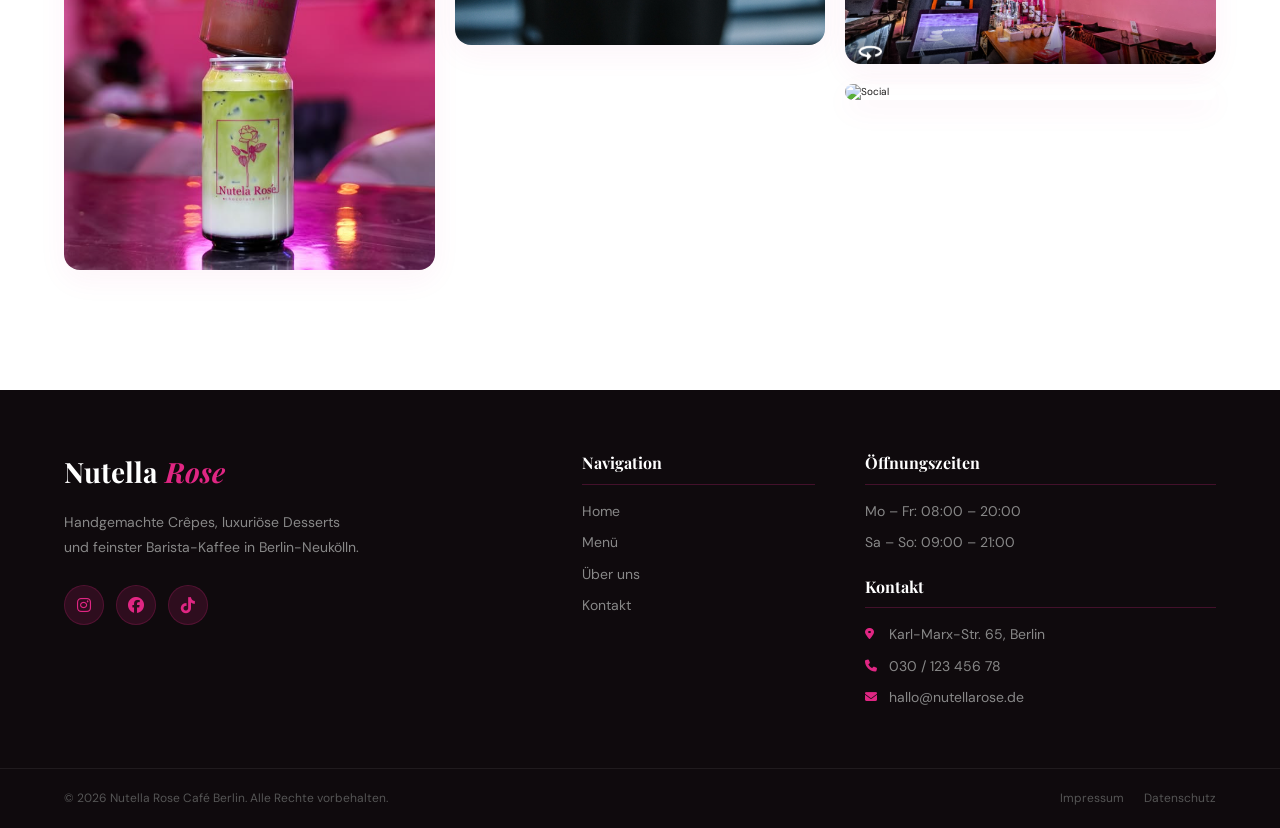
==== commit dcfdd2ae: "Syn_test" ====
--- a/index.html
+++ b/index.html
@@ -14,7 +14,7 @@
         <nav class="nav-container">
             <a href="index.html" class="logo">
                 <img src="img/logo.png" alt="Nutella Rose Logo" class="logo-img">
-                <div class="logo-text">Nutella <span>Rose</span></div>
+                <div class="logo-text">Nutella <span>Rose_1</span></div>
             </a>
             <ul class="nav-links" id="navLinks">
                 <li><a href="index.html" class="active">Home</a></li>
